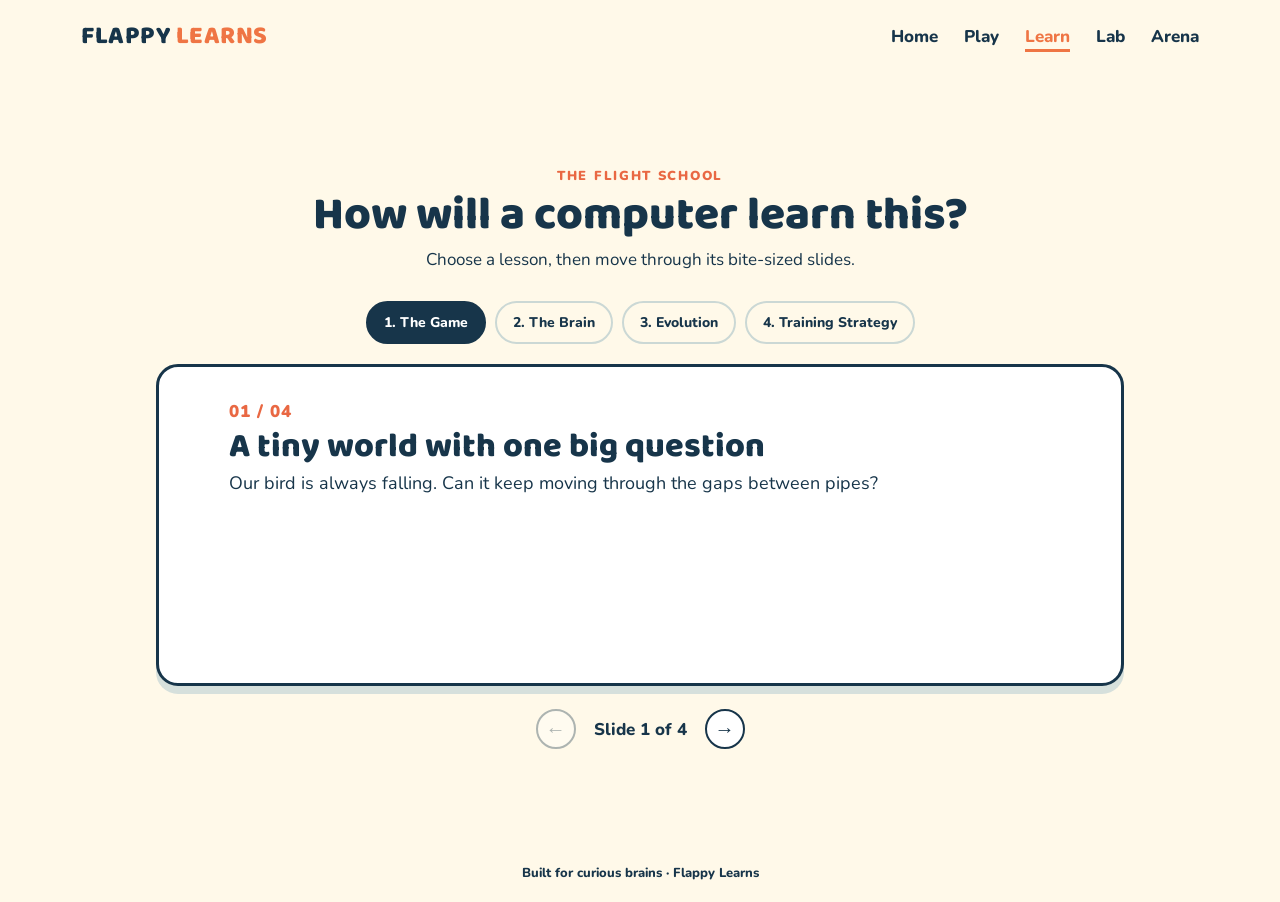
==== learn/index.html @ dd5caa83 "feat: split learning experience into dedicated pages (#15)" ====
<!doctype html>
<html lang="en"><head><meta charset="UTF-8" /><meta name="viewport" content="width=device-width, initial-scale=1.0" /><title>Learn · Flappy Learns</title><link rel="preconnect" href="https://fonts.googleapis.com" /><link rel="preconnect" href="https://fonts.gstatic.com" crossorigin /><link href="https://fonts.googleapis.com/css2?family=Baloo+2:wght@500;700;800&family=Nunito:wght@500;700;800&display=swap" rel="stylesheet" /><link rel="stylesheet" href="../style.css" /><link rel="stylesheet" href="../pages.css" /></head>
<body><header class="site-header"><a class="brand" href="../">FLAPPY <span>LEARNS</span></a><nav aria-label="Main navigation"><a href="../">Home</a><a href="../game/">Play</a><a aria-current="page" href="./">Learn</a><a href="../lab/">Lab</a><a href="../arena/">Arena</a></nav></header><main><section class="lesson-section"><p class="eyebrow">THE FLIGHT SCHOOL</p><h2>How will a computer learn this?</h2><p class="section-intro">Choose a lesson, then move through its bite-sized slides.</p><div class="deck-tabs" role="tablist" aria-label="Lesson decks"><button class="deck-tab active" role="tab" aria-selected="true" data-deck="basics">1. The Game</button><button class="deck-tab" role="tab" aria-selected="false" data-deck="network">2. The Brain</button><button class="deck-tab" role="tab" aria-selected="false" data-deck="evolution">3. Evolution</button><button class="deck-tab" role="tab" aria-selected="false" data-deck="strategy">4. Training Strategy</button></div><div class="deck active" id="deck-basics" role="tabpanel"><article class="slide active"><span class="slide-number">01 / 04</span><h3>A tiny world with one big question</h3><p>Our bird is always falling. Can it keep moving through the gaps between pipes?</p></article><article class="slide"><span class="slide-number">02 / 04</span><h3>One action: flap</h3><p>A flap gives the bird a short upward push. At first, a human decides when to press Space.</p></article><article class="slide"><span class="slide-number">03 / 04</span><h3>Simple rules make a game</h3><p>Touch a pipe or the ground: game over. Pass a pipe: earn one point.</p></article><article class="slide"><span class="slide-number">04 / 04</span><h3>Now replace the player</h3><p>The game stays the same; a neural network will choose flap or wait.</p></article></div><div class="deck" id="deck-network" role="tabpanel" hidden><article class="slide active"><span class="slide-number">01 / 04</span><h3>Five clues about the world</h3><p>The network reads bird height, velocity, pipe distance, gap top, and gap bottom.</p></article><article class="slide"><span class="slide-number">02 / 04</span><h3>A very small brain</h3><p>Two hidden layers of four neurons turn five signals into one decision.</p></article><article class="slide"><span class="slide-number">03 / 04</span><h3>Weights are tiny opinions</h3><p>Positive and negative weights encourage or discourage each neuron.</p></article><article class="slide"><span class="slide-number">04 / 04</span><h3>One answer</h3><p>Above 0.5 means flap; otherwise the bird waits.</p></article></div><div class="deck" id="deck-evolution" role="tabpanel" hidden><article class="slide active"><span class="slide-number">01 / 04</span><h3>Start with random birds</h3><p>Each bird begins with a randomly filled network.</p></article><article class="slide"><span class="slide-number">02 / 04</span><h3>Fitness is the score</h3><p>Let every bird play, then compare how far each one gets.</p></article><article class="slide"><span class="slide-number">03 / 04</span><h3>The best three survive</h3><p>The strongest three networks become parents for the next generation.</p></article><article class="slide"><span class="slide-number">04 / 04</span><h3>Copy, mix, mutate, repeat</h3><p>Small random changes let lucky improvements accumulate.</p></article></div><div class="deck" id="deck-strategy" role="tabpanel" hidden><article class="slide active"><span class="slide-number">01 / 04</span><h3>Keep the best three</h3><p>Strong ideas are preserved rather than accidentally lost.</p></article><article class="slide"><span class="slide-number">02 / 04</span><h3>Fair comparison</h3><p>Early generations use the same courses so luck matters less.</p></article><article class="slide"><span class="slide-number">03 / 04</span><h3>Raise the challenge</h3><p>Gaps shrink and pipes speed up as each race continues.</p></article><article class="slide"><span class="slide-number">04 / 04</span><h3>Mutation balances risk</h3><p>Gentle mutation refines; wild mutation explores.</p></article></div><div class="slide-controls"><button id="previous-slide" aria-label="Previous slide">←</button><span id="slide-status">Slide 1 of 4</span><button id="next-slide" aria-label="Next slide">→</button></div></section></main><footer>Built for curious brains · Flappy Learns</footer><script src="../script.js"></script></body></html>
---- style.css ----
:root { --ink:#17354a; --sky:#71d5f1; --yellow:#ffd949; --orange:#fa9d37; --grass:#71c94a; --cream:#fff9e9; --card:#ffffff; }
* { box-sizing:border-box; } html { scroll-behavior:smooth; } body { margin:0; color:var(--ink); background:var(--cream); font-family:Nunito, sans-serif; font-size:17px; } .site-header { height:72px; max-width:1170px; padding:0 26px; margin:auto; display:flex; align-items:center; justify-content:space-between; } .brand { color:var(--ink); text-decoration:none; font:800 25px "Baloo 2",sans-serif; letter-spacing:.5px; } .brand span { color:#ef7544; } nav { display:flex; gap:26px; } nav a { color:var(--ink); text-decoration:none; font-weight:800; } nav a:hover { color:#ef7544; }.hero { min-height:625px; padding:52px max(26px,calc((100% - 1118px)/2)); display:flex; align-items:center; justify-content:space-between; gap:60px; background:linear-gradient(#91ddf1 0 84%,#71c94a 84% 86%,#d6a85d 86%); overflow:hidden; }.hero-copy { max-width:530px; }.eyebrow { margin:0 0 8px; color:#e96843; font-size:13px; font-weight:900; letter-spacing:1.7px; }.hero h1,.lesson-section h2,.lab-teaser h2 { margin:0; font:800 clamp(40px,5vw,64px)/.98 "Baloo 2",sans-serif; }.hero h1 em { color:#ef7544; font-style:normal; }.intro { max-width:460px; font-size:19px; line-height:1.55; } kbd { padding:3px 8px; border:2px solid var(--ink); border-radius:6px; box-shadow:0 3px 0 var(--ink); font:800 14px Nunito,sans-serif; background:#fff; }.primary-button,.overlay-card button { border:0; border-radius:14px; padding:14px 22px; cursor:pointer; color:var(--ink); background:var(--yellow); box-shadow:0 5px 0 #d7922a; font:800 18px Nunito,sans-serif; transition:transform .15s; }.primary-button:hover,.overlay-card button:hover { transform:translateY(-2px); }.primary-button span { font-size:25px; margin-left:9px; }.tiny-note { font-size:13px; font-weight:700; }.game-shell { position:relative; flex:0 0 420px; width:420px; border:6px solid var(--ink); border-radius:21px; overflow:hidden; box-shadow:0 10px 0 rgba(23,53,74,.25); background:var(--sky); }.scoreboard { position:absolute; z-index:2; width:100%; padding:15px; color:#fff; text-align:center; text-shadow:0 3px 0 #356576; font-size:12px; font-weight:900; letter-spacing:1px; pointer-events:none; }.scoreboard strong { display:block; font:800 55px/45px "Baloo 2"; }.best-label { position:absolute; right:14px; top:18px; font-size:10px; }.best-label b { display:block; font-size:18px; } canvas { display:block; width:100%; height:auto; cursor:pointer; }.game-overlay { position:absolute; z-index:4; inset:0; display:grid; place-items:center; background:rgba(23,53,74,.18); }.game-overlay.hidden { display:none; }.overlay-card { min-width:245px; padding:19px 25px 23px; text-align:center; background:#fff9e9; border:4px solid var(--ink); border-radius:18px; box-shadow:0 6px 0 rgba(23,53,74,.28); }.overlay-card h2 { margin:0; font:800 28px "Baloo 2"; }.overlay-card p { margin:5px 0 16px; }.bird-icon { font-size:45px; }.controls { position:absolute; z-index:2; bottom:1px; width:100%; margin:0; padding:8px; background:rgba(255,249,233,.82); text-align:center; font-size:11px; font-weight:900; }.lesson-section { max-width:1020px; margin:auto; padding:95px 26px; text-align:center; }.lesson-section h2 { font-size:46px; }.section-intro { max-width:620px; margin:10px auto 30px; }.deck-tabs { display:flex; justify-content:center; gap:9px; margin-bottom:20px; }.deck-tab { padding:10px 16px; color:var(--ink); background:transparent; border:2px solid #cbd8d5; border-radius:30px; font:800 14px Nunito; cursor:pointer; }.deck-tab.active { color:#fff; background:var(--ink); border-color:var(--ink); }.deck { min-height:320px; padding:33px 70px; text-align:left; background:var(--card); border:3px solid var(--ink); border-radius:22px; box-shadow:0 8px 0 #d6e0dc; }.slide { display:none; min-height:250px; }.slide.active { display:block; animation:arrive .25s ease-out; }.slide-number { color:#e96843; font-weight:900; letter-spacing:1px; }.slide h3 { margin:7px 0 6px; font:800 34px/1 "Baloo 2"; }.slide p { max-width:680px; margin-top:0; font-size:18px; line-height:1.45; }.visual,.key-visual,.rule-visual,.swap-visual,.five-inputs,.network-visual,.formula,.output-visual,.birds-row,.fitness,.survivors,.cycle { display:flex; min-height:67px; align-items:center; justify-content:center; gap:20px; margin-top:22px; border-radius:12px; color:var(--ink); background:#e9f8fc; font-size:28px; font-weight:800; }.falling span { font-size:16px; }.key-visual,.swap-visual,.output-visual { background:#fff3bf; }.flap-arrow { color:#e96843; }.rule-visual { background:#edf9e8; font-size:20px; }.swap-visual { font-size:18px; }.swap-visual i { color:#e96843; }.five-inputs span { display:grid; width:45px; height:45px; place-items:center; border-radius:50%; color:#fff; background:#5badd0; font-size:15px; }.network-visual { gap:12px; font-size:16px; }.network-visual div { display:grid; gap:3px; line-height:13px; }.network-visual i { color:#e96843; }.formula,.cycle { padding:12px; font-family:monospace; font-size:16px; }.output-visual span { padding:8px 13px; background:#fff; border-radius:8px; }.output-visual b { color:#418e32; }.birds-row { background:#fff3bf; }.fitness { background:#e9f8fc; font-size:19px; }.fitness span:last-child { color:#e96843; }.survivors { background:#edf9e8; }.survivors span { font-size:16px; }.slide-controls { display:flex; justify-content:center; align-items:center; gap:18px; margin-top:23px; font-weight:800; }.slide-controls button { width:40px; height:40px; border:2px solid var(--ink); border-radius:50%; color:var(--ink); background:#fff; font-size:20px; cursor:pointer; }.slide-controls button:disabled { opacity:.35; cursor:default; }.lab-teaser { display:flex; align-items:center; justify-content:center; gap:26px; padding:50px 25px; color:#fff; background:var(--ink); }.lab-teaser > span { font-size:56px; }.lab-teaser .eyebrow { color:var(--yellow); }.lab-teaser h2 { font-size:39px; }.lab-teaser p { margin:3px 0; } footer { padding:20px; text-align:center; font-size:13px; font-weight:800; } @keyframes arrive { from { opacity:0; transform:translateX(14px); } to { opacity:1; transform:none; } }
@media(max-width:800px) { .hero { padding-top:35px; flex-direction:column; gap:25px; } .hero-copy { text-align:center; } .game-shell { max-width:420px; width:100%; flex-basis:auto; } .deck { padding:28px 25px; } .deck-tabs { flex-wrap:wrap; } nav { gap:14px; font-size:14px; } .site-header { padding:0 17px; } .network-visual { gap:6px; } }
.network-diagram { margin-top:17px; padding:10px 16px 8px; border-radius:12px; background:#e9f8fc; }.network-diagram svg { display:block; width:100%; max-height:205px; }.network-diagram circle { stroke:#17354a; stroke-width:3; }.input-nodes circle { fill:#63b9d9; }.hidden-nodes circle { fill:#ffd949; }.output-node circle { fill:#ef7544; }.layer-labels text { fill:#406273; font:800 13px Nunito,sans-serif; letter-spacing:1.2px; text-anchor:middle; }.node-labels text { fill:#17354a; font:800 14px Nunito,sans-serif; text-anchor:middle; }.network-diagram p { display:flex; justify-content:center; gap:12px; margin:2px 0 0; color:#406273; font-size:13px; font-weight:800; }.network-diagram p b { color:#ef7544; }
.manual-lab { padding:85px max(26px,calc((100% - 1118px)/2)); background:#17354a; color:#fff; }.lab-heading { max-width:680px; }.lab-heading .eyebrow { color:#ffd949; }.lab-heading h2 { margin:0; font:800 clamp(36px,5vw,53px)/1 "Baloo 2",sans-serif; }.lab-heading > p:last-child { max-width:600px; line-height:1.5; }.lab-architecture { display:flex; flex-wrap:wrap; align-items:center; gap:8px; margin:27px 0; color:#17354a; font-size:13px; font-weight:900; }.lab-architecture span,.lab-architecture strong { padding:7px 10px; border-radius:7px; background:#aee4ef; }.lab-architecture strong { background:#ffd949; }.lab-architecture b { color:#ffd949; font-size:20px; }.manual-grid { display:grid; grid-template-columns:minmax(350px,1fr) minmax(390px,1fr); gap:24px; align-items:start; }.manual-game-card,.control-card { overflow:hidden; border-radius:18px; background:#fff9e9; color:#17354a; border:3px solid #0d2333; }.manual-game-card { position:relative; }.mini-score { position:absolute; z-index:1; top:0; width:100%; padding:12px 17px; color:#fff; text-align:center; text-shadow:0 2px #356576; font-size:11px; font-weight:900; letter-spacing:1px; pointer-events:none; }.mini-score strong { display:block; font:800 38px/30px "Baloo 2"; }.mini-score > span:last-child { position:absolute; top:16px; right:15px; font-size:9px; }.mini-score b { display:block; font-size:15px; }.manual-game-card canvas { display:block; width:100%; height:auto; }.bot-readout { display:flex; justify-content:space-between; padding:9px 15px; background:#e9f8fc; font-size:13px; font-weight:900; }.bot-readout b { color:#ef7544; font-size:17px; }.bot-readout span:last-child { padding:3px 10px; border-radius:20px; color:#fff; background:#487b91; }.bot-readout span:last-child.flapping { background:#e96843; }.lab-buttons { display:flex; flex-wrap:wrap; gap:8px; padding:12px; }.lab-buttons button { padding:8px 11px; border:2px solid #17354a; border-radius:8px; color:#17354a; background:#fff; font:800 13px Nunito; cursor:pointer; }.lab-buttons button:first-child { background:#ffd949; }.control-card { padding:22px; }.control-title { display:flex; align-items:start; justify-content:space-between; gap:10px; }.control-title .eyebrow { margin-bottom:2px; }.control-title h3 { margin:0; font:800 28px/1 "Baloo 2"; }.count-pill { padding:5px 9px; border-radius:20px; background:#dff4fa; font-size:12px; font-weight:900; white-space:nowrap; }.control-help { margin:10px 0 15px; font-size:13px; line-height:1.35; }.weight-section { margin-top:13px; padding-top:12px; border-top:2px dashed #c9dbd9; }.weight-section h4 { margin:0 0 8px; font-size:13px; }.weight-section h4 span { color:#e96843; }.weight-row { display:grid; grid-template-columns:1fr 110px 38px; gap:8px; align-items:center; margin:5px 0; font-size:12px; font-weight:800; }.weight-row input { width:100%; accent-color:#e96843; }.weight-value { padding:2px 4px; border-radius:4px; text-align:center; background:#e9f8fc; font-family:monospace; }.lab-tip { max-width:760px; margin:23px 0 0; color:#dff4fa; font-size:14px; }.lab-tip b { color:#ffd949; }
@media(max-width:800px) { .manual-lab { padding:65px 18px; }.manual-grid { grid-template-columns:1fr; }.control-card { padding:18px; }.weight-row { grid-template-columns:1fr 100px 35px; }.lab-architecture { gap:5px; } }
.manual-grid { grid-template-columns:minmax(300px,1fr) 280px minmax(360px,1fr); gap:20px; }.activation-card { padding:16px 10px 11px; overflow:hidden; border-radius:18px; background:#fff9e9; color:#17354a; border:3px solid #0d2333; }.activation-card .eyebrow { margin-bottom:1px; font-size:10px; }.activation-card h3 { margin:0 7px; font:800 22px/1 "Baloo 2"; }.activation-card canvas { display:block; width:100%; height:auto; }.activation-key { display:flex; justify-content:center; align-items:center; gap:6px; margin:0; font-size:10px; font-weight:800; }.activation-key i { width:10px; height:4px; border-radius:4px; }.activation-key .positive { background:#3b9db9; }.activation-key .negative { background:#e96874; } @media(max-width:1000px) { .manual-grid { grid-template-columns:minmax(330px,1fr) 280px; }.control-card { grid-column:1 / -1; } } @media(max-width:800px) { .manual-grid { grid-template-columns:1fr; }.control-card { grid-column:auto; }.activation-card { max-width:360px; width:100%; justify-self:center; } }
.evolution-lab { padding:88px max(26px,calc((100% - 1118px)/2)); background:#f3ebd3; }.evolution-heading { max-width:760px; }.evolution-heading h2 { margin:0; font:800 clamp(36px,5vw,53px)/1 "Baloo 2",sans-serif; }.evolution-heading > p:last-child { line-height:1.5; }.evo-explainer { display:flex; flex-wrap:wrap; align-items:center; gap:9px; margin:26px 0; font-size:13px; font-weight:900; }.evo-explainer span { padding:8px 11px; border:2px solid #17354a; border-radius:8px; background:#fff9e9; }.evo-explainer b { color:#e96843; }.evo-explainer i { color:#e96843; font-size:21px; font-style:normal; }.evo-layout { display:grid; grid-template-columns:minmax(500px,1fr) 300px; gap:22px; align-items:start; }.arena-card,.evo-stats { overflow:hidden; border:3px solid #17354a; border-radius:18px; background:#fff9e9; }.arena-card { position:relative; }.arena-hud { position:absolute; z-index:1; display:flex; justify-content:space-between; width:100%; padding:13px 18px; color:#fff; text-shadow:0 2px #356576; font-size:11px; font-weight:900; letter-spacing:1px; pointer-events:none; }.arena-hud b { font-size:17px; }.arena-card canvas { display:block; width:100%; height:auto; }.arena-buttons { display:flex; flex-wrap:wrap; gap:8px; padding:11px; }.arena-buttons button { padding:8px 12px; border:2px solid #17354a; border-radius:8px; color:#17354a; background:#fff; font:800 13px Nunito; cursor:pointer; }.arena-buttons button:first-child { background:#ffd949; }.evo-stats { padding:20px; }.evo-stats .eyebrow { margin-bottom:2px; }.evo-stats h3 { margin:0 0 14px; font:800 28px/1 "Baloo 2"; }.stat-box { padding:13px; border-radius:11px; background:#e5f6fa; }.stat-box span,.stat-grid span { display:block; color:#406273; font-size:11px; font-weight:900; text-transform:uppercase; letter-spacing:.6px; }.stat-box strong { display:block; margin:2px 0; font:800 27px "Baloo 2"; }.stat-box small { font-weight:800; }.stat-grid { display:grid; grid-template-columns:1fr 1fr; gap:9px; margin-top:10px; }.stat-grid div { padding:10px; border-radius:10px; background:#fff3bf; }.stat-grid b { display:block; font:800 25px "Baloo 2"; }.difficulty { margin-top:16px; }.difficulty > span { font-size:11px; font-weight:900; letter-spacing:.8px; }.difficulty > div { height:12px; margin:6px 0; overflow:hidden; border:2px solid #17354a; border-radius:10px; background:#fff; }.difficulty i { display:block; width:8%; height:100%; background:linear-gradient(90deg,#76c952,#ffd949,#ef7544); transition:width .2s; }.difficulty small { color:#406273; font-weight:800; }.round-list { margin-top:18px; padding-top:14px; border-top:2px dashed #c9dbd9; }.round-list h4 { margin:0 0 8px; font-size:14px; }.round-list ol { display:grid; gap:5px; margin:0; padding-left:23px; font-size:12px; font-weight:800; }.round-list li span { float:right; color:#406273; }.round-list li.done span { color:#e96843; }.selection-note { margin:17px 0 0; padding:10px; border-radius:9px; background:#17354a; color:#fff; font-size:12px; font-weight:800; line-height:1.35; } @media(max-width:850px) { .evolution-lab { padding:65px 18px; }.evo-layout { grid-template-columns:1fr; }.evo-stats { max-width:500px; width:100%; }.evo-explainer { gap:5px; } } @media(max-width:550px) { .evo-layout { grid-template-columns:minmax(0,1fr); }.arena-hud { padding:9px; font-size:9px; }.arena-hud b { font-size:14px; } }
.evo-knobs { display:grid; gap:11px; margin-top:15px; }.evo-knobs label { display:grid; grid-template-columns:1fr auto; gap:4px 8px; padding:9px; border-radius:9px; background:#edf9e8; font-size:12px; font-weight:900; }.evo-knobs output { padding:1px 6px; border-radius:8px; color:#fff; background:#487b91; }.evo-knobs input,.evo-knobs small { grid-column:1 / -1; }.evo-knobs input { width:100%; margin:1px 0; accent-color:#e96843; }.evo-knobs small { color:#406273; font-size:10px; }
---- pages.css ----
nav a[aria-current="page"] { color: #ef7544; text-decoration: underline; text-decoration-thickness: 3px; text-underline-offset: 7px; }
.home { min-height: calc(100vh - 122px); background: linear-gradient(#91ddf1 0 55%, #71c94a 55% 57%, #d6a85d 57%); }
.home-hero { max-width: 980px; margin: auto; padding: 70px 26px 155px; text-align: center; }
.home-hero h1 { margin: 0; font: 800 clamp(52px, 8vw, 84px) / .92 "Baloo 2", sans-serif; }
.home-hero h1 em { color: #ef7544; font-style: normal; }
.home-hero > p:not(.eyebrow) { max-width: 570px; margin: 20px auto 28px; font-size: 20px; line-height: 1.5; }
.home-hero .primary-button { display: inline-block; text-decoration: none; }
.destination-grid { display: grid; grid-template-columns: repeat(4, 1fr); gap: 16px; max-width: 1120px; margin: -95px auto 0; padding: 0 26px 65px; }
.destination-card { min-height: 190px; padding: 23px; border: 3px solid var(--ink); border-radius: 20px; color: var(--ink); text-decoration: none; box-shadow: 0 7px 0 rgba(23, 53, 74, .25); transition: transform .15s, box-shadow .15s; }
.destination-card:hover { transform: translateY(-5px); box-shadow: 0 12px 0 rgba(23, 53, 74, .22); }
.destination-card span { font-size: 36px; }.destination-card h2 { margin: 7px 0 2px; font: 800 30px "Baloo 2", sans-serif; }.destination-card p { margin: 0; font-weight: 700; line-height: 1.35; }.destination-card.play { background: #fff3bf; }.destination-card.learn { background: #e9f8fc; }.destination-card.lab { background: #edf9e8; }.destination-card.arena { background: #f5ddce; }
@media (max-width: 800px) { .destination-grid { grid-template-columns: repeat(2, 1fr); }.home-hero { padding-top: 50px; }.site-header { height: auto; min-height: 72px; flex-wrap: wrap; gap: 8px; padding-block: 13px; }.site-header nav { flex-wrap: wrap; justify-content: flex-end; } }
@media (max-width: 460px) { .destination-grid { grid-template-columns: 1fr; }.home-hero { padding-bottom: 125px; } }
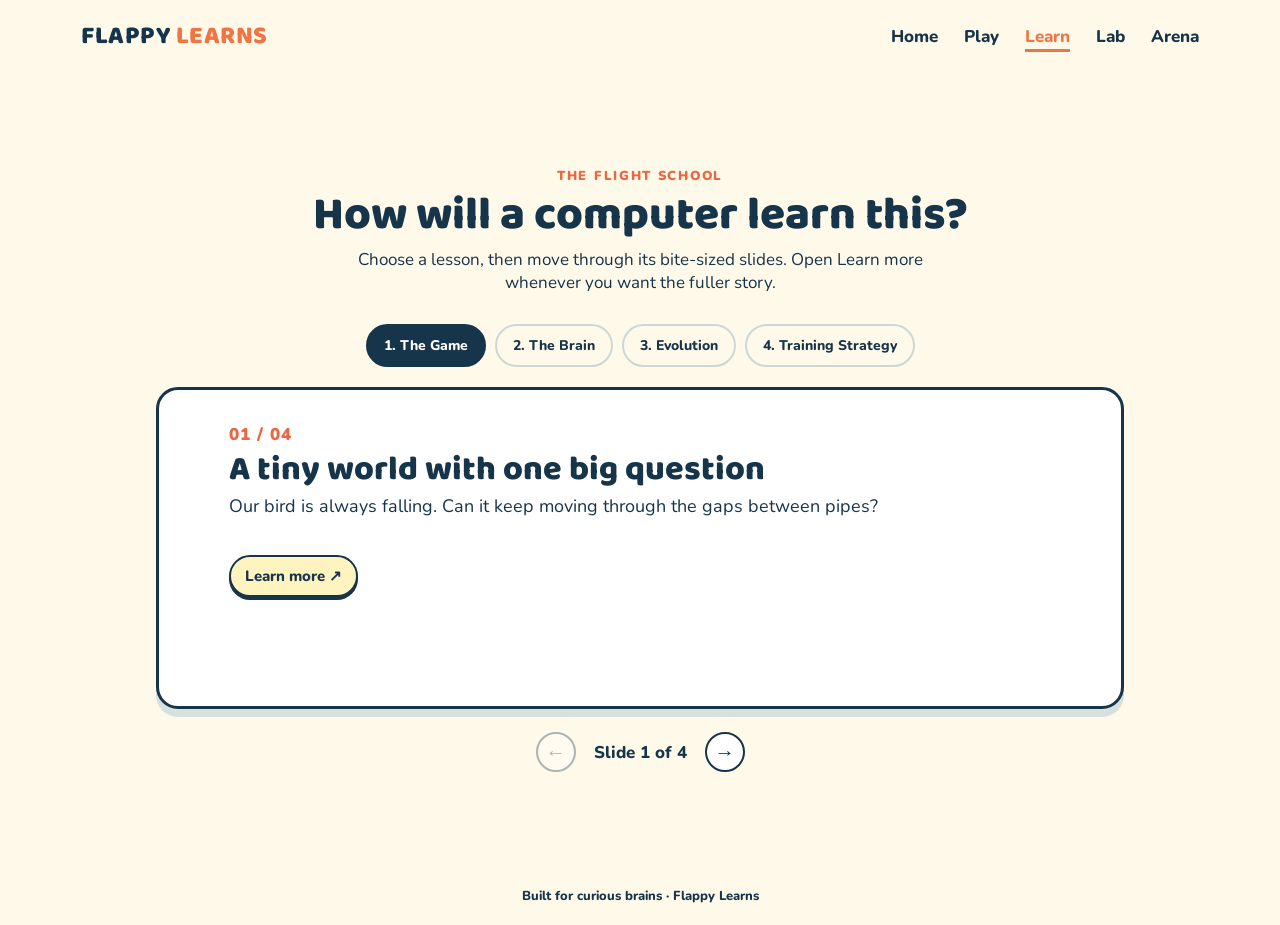
==== commit b4fb6d78: "feat: add interactive lesson details (#17)" ====
--- a/learn/index.html
+++ b/learn/index.html
@@ -1,3 +1,13 @@
 <!doctype html>
 <html lang="en"><head><meta charset="UTF-8" /><meta name="viewport" content="width=device-width, initial-scale=1.0" /><title>Learn · Flappy Learns</title><link rel="preconnect" href="https://fonts.googleapis.com" /><link rel="preconnect" href="https://fonts.gstatic.com" crossorigin /><link href="https://fonts.googleapis.com/css2?family=Baloo+2:wght@500;700;800&family=Nunito:wght@500;700;800&display=swap" rel="stylesheet" /><link rel="stylesheet" href="../style.css" /><link rel="stylesheet" href="../pages.css" /></head>
-<body><header class="site-header"><a class="brand" href="../">FLAPPY <span>LEARNS</span></a><nav aria-label="Main navigation"><a href="../">Home</a><a href="../game/">Play</a><a aria-current="page" href="./">Learn</a><a href="../lab/">Lab</a><a href="../arena/">Arena</a></nav></header><main><section class="lesson-section"><p class="eyebrow">THE FLIGHT SCHOOL</p><h2>How will a computer learn this?</h2><p class="section-intro">Choose a lesson, then move through its bite-sized slides.</p><div class="deck-tabs" role="tablist" aria-label="Lesson decks"><button class="deck-tab active" role="tab" aria-selected="true" data-deck="basics">1. The Game</button><button class="deck-tab" role="tab" aria-selected="false" data-deck="network">2. The Brain</button><button class="deck-tab" role="tab" aria-selected="false" data-deck="evolution">3. Evolution</button><button class="deck-tab" role="tab" aria-selected="false" data-deck="strategy">4. Training Strategy</button></div><div class="deck active" id="deck-basics" role="tabpanel"><article class="slide active"><span class="slide-number">01 / 04</span><h3>A tiny world with one big question</h3><p>Our bird is always falling. Can it keep moving through the gaps between pipes?</p></article><article class="slide"><span class="slide-number">02 / 04</span><h3>One action: flap</h3><p>A flap gives the bird a short upward push. At first, a human decides when to press Space.</p></article><article class="slide"><span class="slide-number">03 / 04</span><h3>Simple rules make a game</h3><p>Touch a pipe or the ground: game over. Pass a pipe: earn one point.</p></article><article class="slide"><span class="slide-number">04 / 04</span><h3>Now replace the player</h3><p>The game stays the same; a neural network will choose flap or wait.</p></article></div><div class="deck" id="deck-network" role="tabpanel" hidden><article class="slide active"><span class="slide-number">01 / 04</span><h3>Five clues about the world</h3><p>The network reads bird height, velocity, pipe distance, gap top, and gap bottom.</p></article><article class="slide"><span class="slide-number">02 / 04</span><h3>A very small brain</h3><p>Two hidden layers of four neurons turn five signals into one decision.</p></article><article class="slide"><span class="slide-number">03 / 04</span><h3>Weights are tiny opinions</h3><p>Positive and negative weights encourage or discourage each neuron.</p></article><article class="slide"><span class="slide-number">04 / 04</span><h3>One answer</h3><p>Above 0.5 means flap; otherwise the bird waits.</p></article></div><div class="deck" id="deck-evolution" role="tabpanel" hidden><article class="slide active"><span class="slide-number">01 / 04</span><h3>Start with random birds</h3><p>Each bird begins with a randomly filled network.</p></article><article class="slide"><span class="slide-number">02 / 04</span><h3>Fitness is the score</h3><p>Let every bird play, then compare how far each one gets.</p></article><article class="slide"><span class="slide-number">03 / 04</span><h3>The best three survive</h3><p>The strongest three networks become parents for the next generation.</p></article><article class="slide"><span class="slide-number">04 / 04</span><h3>Copy, mix, mutate, repeat</h3><p>Small random changes let lucky improvements accumulate.</p></article></div><div class="deck" id="deck-strategy" role="tabpanel" hidden><article class="slide active"><span class="slide-number">01 / 04</span><h3>Keep the best three</h3><p>Strong ideas are preserved rather than accidentally lost.</p></article><article class="slide"><span class="slide-number">02 / 04</span><h3>Fair comparison</h3><p>Early generations use the same courses so luck matters less.</p></article><article class="slide"><span class="slide-number">03 / 04</span><h3>Raise the challenge</h3><p>Gaps shrink and pipes speed up as each race continues.</p></article><article class="slide"><span class="slide-number">04 / 04</span><h3>Mutation balances risk</h3><p>Gentle mutation refines; wild mutation explores.</p></article></div><div class="slide-controls"><button id="previous-slide" aria-label="Previous slide">←</button><span id="slide-status">Slide 1 of 4</span><button id="next-slide" aria-label="Next slide">→</button></div></section></main><footer>Built for curious brains · Flappy Learns</footer><script src="../script.js"></script></body></html>
+<body><header class="site-header"><a class="brand" href="../">FLAPPY <span>LEARNS</span></a><nav aria-label="Main navigation"><a href="../">Home</a><a href="../game/">Play</a><a aria-current="page" href="./">Learn</a><a href="../lab/">Lab</a><a href="../arena/">Arena</a></nav></header><main><section class="lesson-section"><p class="eyebrow">THE FLIGHT SCHOOL</p><h2>How will a computer learn this?</h2><p class="section-intro">Choose a lesson, then move through its bite-sized slides. Open Learn more whenever you want the fuller story.</p><div class="deck-tabs" role="tablist" aria-label="Lesson decks"><button class="deck-tab active" role="tab" aria-selected="true" aria-controls="deck-basics" id="tab-basics" data-deck="basics">1. The Game</button><button class="deck-tab" role="tab" aria-selected="false" aria-controls="deck-network" id="tab-network" data-deck="network">2. The Brain</button><button class="deck-tab" role="tab" aria-selected="false" aria-controls="deck-evolution" id="tab-evolution" data-deck="evolution">3. Evolution</button><button class="deck-tab" role="tab" aria-selected="false" aria-controls="deck-strategy" id="tab-strategy" data-deck="strategy">4. Training Strategy</button></div>
+
+<div class="deck active" id="deck-basics" role="tabpanel" aria-labelledby="tab-basics"><article class="slide active" data-detail="basics-1"><span class="slide-number">01 / 04</span><h3>A tiny world with one big question</h3><p>Our bird is always falling. Can it keep moving through the gaps between pipes?</p><button class="learn-more" type="button" aria-haspopup="dialog">Learn more <span aria-hidden="true">↗</span></button></article><article class="slide" data-detail="basics-2"><span class="slide-number">02 / 04</span><h3>One action: flap</h3><p>A flap gives the bird a short upward push. At first, a human decides when to press Space.</p><button class="learn-more" type="button" aria-haspopup="dialog">Learn more <span aria-hidden="true">↗</span></button></article><article class="slide" data-detail="basics-3"><span class="slide-number">03 / 04</span><h3>Simple rules make a game</h3><p>Touch a pipe or the ground: game over. Pass a pipe: earn one point.</p><button class="learn-more" type="button" aria-haspopup="dialog">Learn more <span aria-hidden="true">↗</span></button></article><article class="slide" data-detail="basics-4"><span class="slide-number">04 / 04</span><h3>Now replace the player</h3><p>The game stays the same; a neural network will choose flap or wait.</p><button class="learn-more" type="button" aria-haspopup="dialog">Learn more <span aria-hidden="true">↗</span></button></article></div>
+
+<div class="deck" id="deck-network" role="tabpanel" aria-labelledby="tab-network" hidden><article class="slide active" data-detail="network-1"><span class="slide-number">01 / 04</span><h3>Five clues about the world</h3><p>The network reads bird height, velocity, pipe distance, gap top, and gap bottom.</p><button class="learn-more" type="button" aria-haspopup="dialog">Learn more <span aria-hidden="true">↗</span></button></article><article class="slide" data-detail="network-2"><span class="slide-number">02 / 04</span><h3>A very small brain</h3><p>Two hidden layers of four neurons turn five signals into one decision.</p><button class="learn-more" type="button" aria-haspopup="dialog">Learn more <span aria-hidden="true">↗</span></button></article><article class="slide" data-detail="network-3"><span class="slide-number">03 / 04</span><h3>Weights are tiny opinions</h3><p>Positive and negative weights encourage or discourage each neuron.</p><button class="learn-more" type="button" aria-haspopup="dialog">Learn more <span aria-hidden="true">↗</span></button></article><article class="slide" data-detail="network-4"><span class="slide-number">04 / 04</span><h3>One answer</h3><p>Above 0.5 means flap; otherwise the bird waits.</p><button class="learn-more" type="button" aria-haspopup="dialog">Learn more <span aria-hidden="true">↗</span></button></article></div>
+
+<div class="deck" id="deck-evolution" role="tabpanel" aria-labelledby="tab-evolution" hidden><article class="slide active" data-detail="evolution-1"><span class="slide-number">01 / 04</span><h3>Start with random birds</h3><p>Each bird begins with a randomly filled network.</p><button class="learn-more" type="button" aria-haspopup="dialog">Learn more <span aria-hidden="true">↗</span></button></article><article class="slide" data-detail="evolution-2"><span class="slide-number">02 / 04</span><h3>Fitness is the score</h3><p>Let every bird play, then compare how far each one gets.</p><button class="learn-more" type="button" aria-haspopup="dialog">Learn more <span aria-hidden="true">↗</span></button></article><article class="slide" data-detail="evolution-3"><span class="slide-number">03 / 04</span><h3>The best three survive</h3><p>The strongest three networks become parents for the next generation.</p><button class="learn-more" type="button" aria-haspopup="dialog">Learn more <span aria-hidden="true">↗</span></button></article><article class="slide" data-detail="evolution-4"><span class="slide-number">04 / 04</span><h3>Copy, mix, mutate, repeat</h3><p>Small random changes let lucky improvements accumulate.</p><button class="learn-more" type="button" aria-haspopup="dialog">Learn more <span aria-hidden="true">↗</span></button></article></div>
+
+<div class="deck" id="deck-strategy" role="tabpanel" aria-labelledby="tab-strategy" hidden><article class="slide active" data-detail="strategy-1"><span class="slide-number">01 / 04</span><h3>Keep the best three</h3><p>Strong ideas are preserved rather than accidentally lost.</p><button class="learn-more" type="button" aria-haspopup="dialog">Learn more <span aria-hidden="true">↗</span></button></article><article class="slide" data-detail="strategy-2"><span class="slide-number">02 / 04</span><h3>Fair comparison</h3><p>Early generations use the same courses so luck matters less.</p><button class="learn-more" type="button" aria-haspopup="dialog">Learn more <span aria-hidden="true">↗</span></button></article><article class="slide" data-detail="strategy-3"><span class="slide-number">03 / 04</span><h3>Raise the challenge</h3><p>Gaps shrink and pipes speed up as each race continues.</p><button class="learn-more" type="button" aria-haspopup="dialog">Learn more <span aria-hidden="true">↗</span></button></article><article class="slide" data-detail="strategy-4"><span class="slide-number">04 / 04</span><h3>Mutation balances risk</h3><p>Gentle mutation refines; wild mutation explores.</p><button class="learn-more" type="button" aria-haspopup="dialog">Learn more <span aria-hidden="true">↗</span></button></article></div>
+
+<div class="slide-controls"><button id="previous-slide" aria-label="Previous slide">←</button><span id="slide-status" aria-live="polite">Slide 1 of 4</span><button id="next-slide" aria-label="Next slide">→</button></div></section></main><dialog class="detail-dialog" id="learn-more-dialog" aria-labelledby="detail-title"><div class="detail-dialog__header"><p class="eyebrow">DEEP DIVE</p><button class="detail-close" type="button" aria-label="Close details">×</button></div><h2 id="detail-title"></h2><div id="detail-content"></div></dialog><footer>Built for curious brains · Flappy Learns</footer><script src="../script.js"></script></body></html>
--- a/pages.css
+++ b/pages.css
@@ -11,3 +11,12 @@
 .destination-card span { font-size: 36px; }.destination-card h2 { margin: 7px 0 2px; font: 800 30px "Baloo 2", sans-serif; }.destination-card p { margin: 0; font-weight: 700; line-height: 1.35; }.destination-card.play { background: #fff3bf; }.destination-card.learn { background: #e9f8fc; }.destination-card.lab { background: #edf9e8; }.destination-card.arena { background: #f5ddce; }
 @media (max-width: 800px) { .destination-grid { grid-template-columns: repeat(2, 1fr); }.home-hero { padding-top: 50px; }.site-header { height: auto; min-height: 72px; flex-wrap: wrap; gap: 8px; padding-block: 13px; }.site-header nav { flex-wrap: wrap; justify-content: flex-end; } }
 @media (max-width: 460px) { .destination-grid { grid-template-columns: 1fr; }.home-hero { padding-bottom: 125px; } }
+
+.learn-more { margin-top: 18px; padding: 9px 14px; border: 2px solid var(--ink); border-radius: 999px; color: var(--ink); background: #fff3bf; box-shadow: 0 3px 0 var(--ink); cursor: pointer; font: 800 15px Nunito, sans-serif; transition: transform .15s, box-shadow .15s; }
+.learn-more:hover { transform: translateY(-2px); box-shadow: 0 5px 0 var(--ink); }
+.learn-more:focus-visible, .detail-close:focus-visible { outline: 3px solid #ef7544; outline-offset: 3px; }
+.detail-dialog { width: min(620px, calc(100% - 32px)); max-height: min(680px, calc(100% - 32px)); padding: 26px 30px 30px; border: 3px solid var(--ink); border-radius: 22px; color: var(--ink); background: #fff9e9; box-shadow: 0 10px 0 rgba(23,53,74,.25); }
+.detail-dialog::backdrop { background: rgba(23,53,74,.55); }
+.detail-dialog__header { display: flex; align-items: flex-start; justify-content: space-between; gap: 18px; }
+.detail-dialog .eyebrow { margin: 0; }.detail-dialog h2 { margin: 4px 0 12px; font: 800 32px/1 "Baloo 2", sans-serif; }.detail-dialog #detail-content { font-size: 18px; line-height: 1.55; }.detail-close { display: grid; width: 38px; height: 38px; flex: 0 0 auto; place-items: center; border: 2px solid var(--ink); border-radius: 50%; color: var(--ink); background: #fff; cursor: pointer; font: 800 25px/1 Nunito, sans-serif; }
+@media (max-width: 520px) { .detail-dialog { padding: 22px; }.detail-dialog h2 { font-size: 28px; } }
